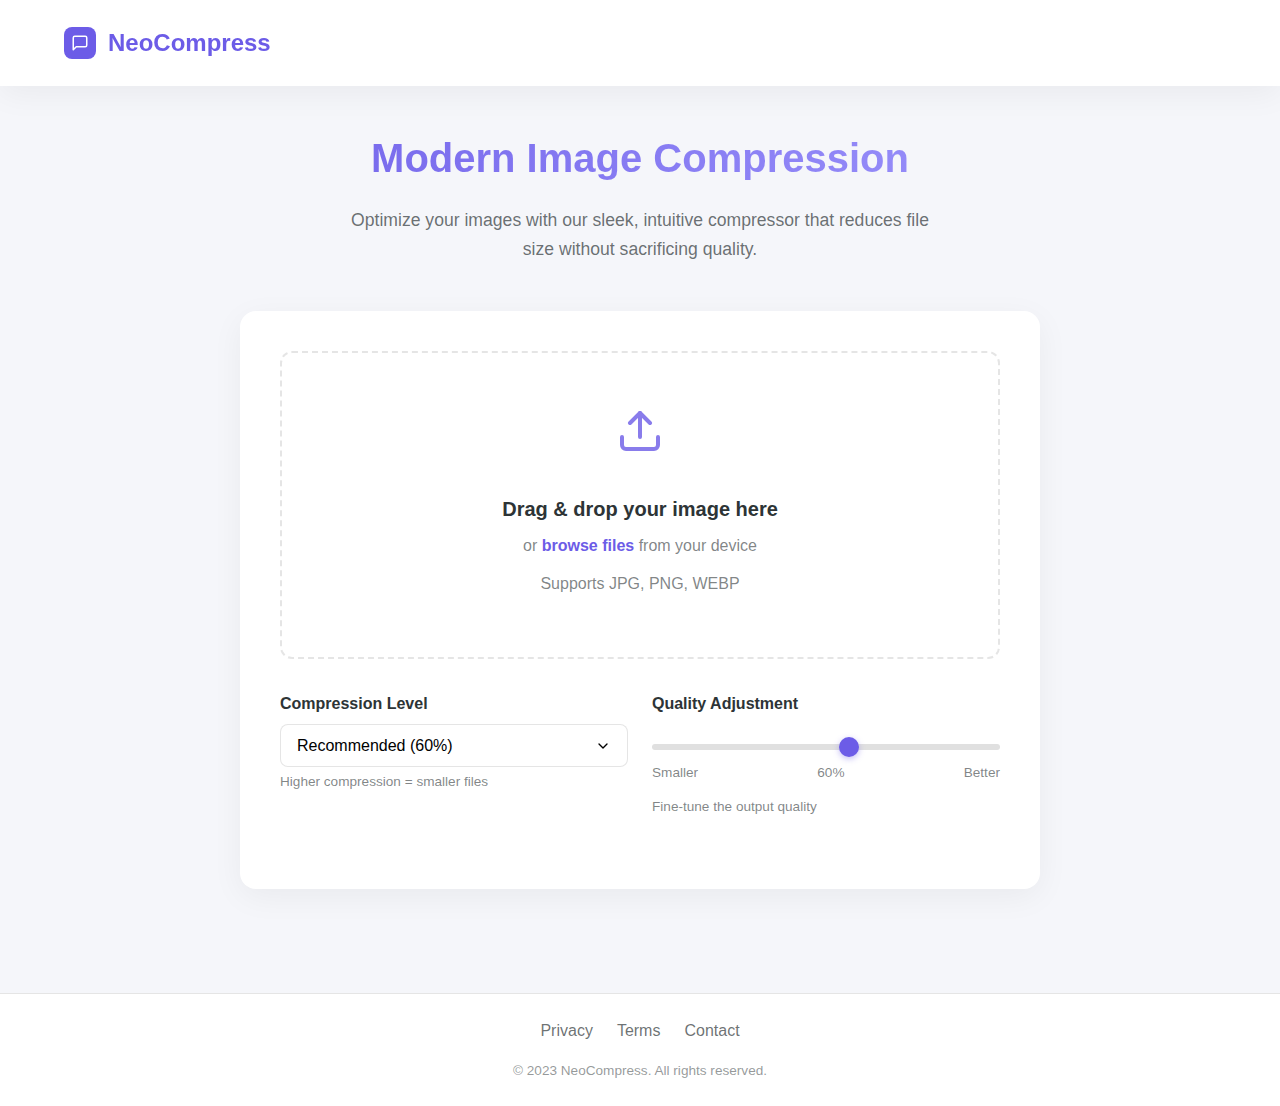
==== Compressor.html @ 6762e7fa "Compressor.html" ====
<!DOCTYPE html>
<html lang="en">
<head>
    <meta charset="UTF-8">
    <meta name="viewport" content="width=device-width, initial-scale=1.0">
    <meta name="description" content="Free online image compressor with modern interface. Reduce image file size while maintaining quality.">
    <title>Image Compress | Modern Image Compression</title>
    <style>
        :root {
            --primary: #6C5CE7;
            --primary-light: #A29BFE;
            --dark: #2D3436;
            --light: #F5F6FA;
            --success: #00B894;
            --border: rgba(0,0,0,0.1);
            --shadow: 0 8px 32px rgba(0,0,0,0.05);
            --card-radius: 16px;
            --transition: all 0.3s cubic-bezier(0.25, 0.8, 0.25, 1);
        }

        * {
            margin: 0;
            padding: 0;
            box-sizing: border-box;
            font-family: 'Inter', -apple-system, BlinkMacSystemFont, sans-serif;
        }

        body {
            background-color: var(--light);
            color: var(--dark);
            line-height: 1.6;
            min-height: 100vh;
            display: flex;
            flex-direction: column;
        }

        @supports (font-variation-settings: normal) {
            body { font-family: 'Inter var', -apple-system, BlinkMacSystemFont, sans-serif; }
        }

        /* Header */
        header {
            background: white;
            padding: 24px 0;
            box-shadow: var(--shadow);
            position: sticky;
            top: 0;
            z-index: 100;
        }

        .header-container {
            width: 90%;
            max-width: 1200px;
            margin: 0 auto;
            display: flex;
            justify-content: space-between;
            align-items: center;
        }

        .logo {
            display: flex;
            align-items: center;
            gap: 12px;
            font-weight: 700;
            font-size: 1.5rem;
            color: var(--primary);
            text-decoration: none;
        }

        .logo-icon {
            width: 32px;
            height: 32px;
            background: var(--primary);
            border-radius: 8px;
            display: flex;
            align-items: center;
            justify-content: center;
            color: white;
        }

        /* Main Content */
        main {
            flex: 1;
            padding: 40px 0;
        }

        .container {
            width: 90%;
            max-width: 1200px;
            margin: 0 auto;
        }

        .hero {
            text-align: center;
            margin-bottom: 48px;
        }

        .hero h1 {
            font-size: 2.5rem;
            font-weight: 800;
            margin-bottom: 16px;
            background: linear-gradient(90deg, var(--primary), var(--primary-light));
            -webkit-background-clip: text;
            -webkit-text-fill-color: transparent;
        }

        .hero p {
            font-size: 1.1rem;
            color: rgba(45, 52, 54, 0.7);
            max-width: 600px;
            margin: 0 auto;
        }

        /* Tool Card */
        .tool-card {
            background: white;
            border-radius: var(--card-radius);
            box-shadow: var(--shadow);
            padding: 40px;
            max-width: 800px;
            margin: 0 auto;
        }

        /* Upload Area */
        .upload-area {
            border: 2px dashed var(--border);
            border-radius: 12px;
            padding: 48px 24px;
            text-align: center;
            cursor: pointer;
            transition: var(--transition);
            margin-bottom: 32px;
            position: relative;
            overflow: hidden;
        }

        .upload-area:hover {
            border-color: var(--primary-light);
            background: rgba(108, 92, 231, 0.03);
        }

        .upload-area.active {
            border-color: var(--primary);
            background: rgba(108, 92, 231, 0.05);
        }

        .upload-icon {
            font-size: 48px;
            color: var(--primary);
            margin-bottom: 16px;
            opacity: 0.8;
        }

        .upload-text h3 {
            font-size: 1.25rem;
            margin-bottom: 8px;
            color: var(--dark);
        }

        .upload-text p {
            color: rgba(45, 52, 54, 0.6);
            margin-bottom: 12px;
        }

        .browse-btn {
            color: var(--primary);
            font-weight: 600;
            text-decoration: none;
            position: relative;
        }

        .browse-btn::after {
            content: '';
            position: absolute;
            bottom: -2px;
            left: 0;
            width: 100%;
            height: 2px;
            background: var(--primary);
            transform: scaleX(0);
            transition: var(--transition);
            transform-origin: right;
        }

        .browse-btn:hover::after {
            transform: scaleX(1);
            transform-origin: left;
        }

        #file-input {
            display: none;
        }

        /* Controls */
        .controls {
            display: grid;
            grid-template-columns: repeat(auto-fit, minmax(200px, 1fr));
            gap: 24px;
            margin-bottom: 32px;
        }

        .control-group {
            position: relative;
        }

        .control-label {
            display: block;
            margin-bottom: 8px;
            font-weight: 600;
            color: var(--dark);
        }

        .control-description {
            font-size: 0.85rem;
            color: rgba(45, 52, 54, 0.6);
            margin-top: 4px;
        }

        select {
            width: 100%;
            padding: 12px 16px;
            border: 1px solid var(--border);
            border-radius: 8px;
            background: white;
            font-size: 1rem;
            appearance: none;
            background-image: url("data:image/svg+xml;charset=UTF-8,%3csvg xmlns='http://www.w3.org/2000/svg' viewBox='0 0 24 24' fill='none' stroke='currentColor' stroke-width='2' stroke-linecap='round' stroke-linejoin='round'%3e%3cpolyline points='6 9 12 15 18 9'%3e%3c/polyline%3e%3c/svg%3e");
            background-repeat: no-repeat;
            background-position: right 16px center;
            background-size: 16px;
            transition: var(--transition);
        }

        select:focus {
            outline: none;
            border-color: var(--primary);
            box-shadow: 0 0 0 2px rgba(108, 92, 231, 0.2);
        }

        .slider-container {
            padding: 8px 0;
        }

        .slider-labels {
            display: flex;
            justify-content: space-between;
            margin-top: 4px;
            font-size: 0.85rem;
            color: rgba(45, 52, 54, 0.6);
        }

        input[type="range"] {
            -webkit-appearance: none;
            width: 100%;
            height: 6px;
            background: #e0e0e0;
            border-radius: 3px;
            margin-top: 12px;
            outline: none;
        }

        input[type="range"]::-webkit-slider-thumb {
            -webkit-appearance: none;
            width: 20px;
            height: 20px;
            background: var(--primary);
            border-radius: 50%;
            cursor: pointer;
            box-shadow: 0 2px 6px rgba(108, 92, 231, 0.4);
            transition: var(--transition);
        }

        input[type="range"]::-webkit-slider-thumb:hover {
            transform: scale(1.1);
        }

        /* Preview Section */
        .preview-section {
            display: none;
            animation: fadeIn 0.4s ease-out;
        }

        @keyframes fadeIn {
            from { opacity: 0; transform: translateY(10px); }
            to { opacity: 1; transform: translateY(0); }
        }

        .preview-title {
            font-size: 1.25rem;
            margin-bottom: 24px;
            color: var(--dark);
            display: flex;
            align-items: center;
            gap: 8px;
        }

        .preview-title::before {
            content: '';
            display: block;
            width: 24px;
            height: 24px;
            background: var(--primary);
            mask: url("data:image/svg+xml;charset=UTF-8,%3csvg xmlns='http://www.w3.org/2000/svg' viewBox='0 0 24 24' fill='none' stroke='currentColor' stroke-width='2' stroke-linecap='round' stroke-linejoin='round'%3e%3cpath d='M14 2H6a2 2 0 0 0-2 2v16a2 2 0 0 0 2 2h12a2 2 0 0 0 2-2V8z'%3e%3c/path%3e%3cpolyline points='14 2 14 8 20 8'%3e%3c/polyline%3e%3ccircle cx='10.5' cy='10.5' r='4.5'%3e%3c/circle%3e%3c/svg%3e");
            mask-size: contain;
        }

        .preview-grid {
            display: grid;
            grid-template-columns: repeat(auto-fit, minmax(300px, 1fr));
            gap: 32px;
            margin-bottom: 32px;
        }

        .image-card {
            background: white;
            border-radius: 12px;
            overflow: hidden;
            box-shadow: 0 4px 16px rgba(0,0,0,0.05);
            transition: var(--transition);
        }

        .image-card:hover {
            transform: translateY(-4px);
            box-shadow: 0 8px 24px rgba(0,0,0,0.1);
        }

        .image-container {
            height: 200px;
            overflow: hidden;
            display: flex;
            align-items: center;
            justify-content: center;
            background: #f8f9fa;
        }

        .image-container img {
            max-width: 100%;
            max-height: 100%;
            object-fit: contain;
        }

        .image-info {
            padding: 16px;
            border-top: 1px solid var(--border);
        }

        .image-info h4 {
            margin-bottom: 8px;
            font-size: 1rem;
        }

        .image-stats {
            display: flex;
            justify-content: space-between;
            font-size: 0.85rem;
            color: rgba(45, 52, 54, 0.7);
        }

        .image-stats span {
            font-weight: 600;
            color: var(--dark);
        }

        .savings-badge {
            background: rgba(0, 184, 148, 0.1);
            color: var(--success);
            padding: 4px 8px;
            border-radius: 4px;
            font-size: 0.75rem;
            font-weight: 600;
            display: inline-flex;
            align-items: center;
            gap: 4px;
        }

        /* Actions */
        .actions {
            display: flex;
            gap: 16px;
            flex-wrap: wrap;
        }

        .btn {
            padding: 12px 24px;
            border-radius: 8px;
            font-weight: 600;
            cursor: pointer;
            transition: var(--transition);
            display: inline-flex;
            align-items: center;
            gap: 8px;
            font-size: 1rem;
            border: none;
        }

        .btn-primary {
            background: var(--primary);
            color: white;
            box-shadow: 0 4px 12px rgba(108, 92, 231, 0.3);
        }

        .btn-primary:hover {
            background: #5a4bc9;
            transform: translateY(-2px);
            box-shadow: 0 6px 16px rgba(108, 92, 231, 0.4);
        }

        .btn-outline {
            background: white;
            color: var(--primary);
            border: 1px solid var(--border);
        }

        .btn-outline:hover {
            background: rgba(108, 92, 231, 0.05);
            border-color: var(--primary-light);
            transform: translateY(-2px);
        }

        /* Footer */
        footer {
            background: white;
            padding: 24px 0;
            margin-top: 64px;
            border-top: 1px solid var(--border);
        }

        .footer-container {
            width: 90%;
            max-width: 1200px;
            margin: 0 auto;
            display: flex;
            flex-direction: column;
            align-items: center;
            gap: 16px;
        }

        .footer-links {
            display: flex;
            gap: 24px;
        }

        .footer-links a {
            color: rgba(45, 52, 54, 0.7);
            text-decoration: none;
            transition: var(--transition);
        }

        .footer-links a:hover {
            color: var(--primary);
        }

        .copyright {
            color: rgba(45, 52, 54, 0.5);
            font-size: 0.85rem;
        }

        /* Responsive */
        @media (max-width: 768px) {
            .tool-card {
                padding: 24px;
            }
            
            .upload-area {
                padding: 32px 16px;
            }
            
            .hero h1 {
                font-size: 2rem;
            }
        }

        @media (max-width: 480px) {
            .controls {
                grid-template-columns: 1fr;
            }
            
            .preview-grid {
                grid-template-columns: 1fr;
            }
            
            .actions {
                flex-direction: column;
            }
            
            .btn {
                width: 100%;
                justify-content: center;
            }
        }
    </style>
</head>
<body>
    <header>
        <div class="header-container">
            <a href="#" class="logo">
                <div class="logo-icon">
                    <svg width="18" height="18" viewBox="0 0 24 24" fill="none" stroke="currentColor" stroke-width="2" stroke-linecap="round" stroke-linejoin="round">
                        <path d="M21 15a2 2 0 0 1-2 2H7l-4 4V5a2 2 0 0 1 2-2h14a2 2 0 0 1 2 2z"></path>
                    </svg>
                </div>
                NeoCompress
            </a>
        </div>
    </header>

    <main>
        <div class="container">
            <div class="hero">
                <h1>Modern Image Compression</h1>
                <p>Optimize your images with our sleek, intuitive compressor that reduces file size without sacrificing quality.</p>
            </div>

            <div class="tool-card">
                <!-- Upload Area -->
                <div class="upload-area" id="upload-area">
                    <div class="upload-icon">
                        <svg width="48" height="48" viewBox="0 0 24 24" fill="none" stroke="currentColor" stroke-width="2" stroke-linecap="round" stroke-linejoin="round">
                            <path d="M21 15v4a2 2 0 0 1-2 2H5a2 2 0 0 1-2-2v-4"></path>
                            <polyline points="17 8 12 3 7 8"></polyline>
                            <line x1="12" y1="3" x2="12" y2="15"></line>
                        </svg>
                    </div>
                    <div class="upload-text">
                        <h3>Drag & drop your image here</h3>
                        <p>or <a class="browse-btn">browse files</a> from your device</p>
                        <p>Supports JPG, PNG, WEBP</p>
                    </div>
                    <input type="file" id="file-input" accept="image/*">
                </div>

                <!-- Controls -->
                <div class="controls">
                    <div class="control-group">
                        <label for="compression-level" class="control-label">Compression Level</label>
                        <select id="compression-level">
                            <option value="0.8">Balanced (80%)</option>
                            <option value="0.6" selected>Recommended (60%)</option>
                            <option value="0.4">Aggressive (40%)</option>
                        </select>
                        <p class="control-description">Higher compression = smaller files</p>
                    </div>
                    <div class="control-group">
                        <label for="quality-range" class="control-label">Quality Adjustment</label>
                        <div class="slider-container">
                            <input type="range" id="quality-range" min="20" max="90" value="60" step="5">
                            <div class="slider-labels">
                                <span>Smaller</span>
                                <span id="quality-value">60%</span>
                                <span>Better</span>
                            </div>
                        </div>
                        <p class="control-description">Fine-tune the output quality</p>
                    </div>
                </div>

                <!-- Preview Section -->
                <div class="preview-section" id="preview-section">
                    <h3 class="preview-title">Compression Results</h3>
                    
                    <div class="preview-grid">
                        <div class="image-card">
                            <div class="image-container">
                                <img id="original-img" src="" alt="Original Image">
                            </div>
                            <div class="image-info">
                                <h4>Original Image</h4>
                                <div class="image-stats">
                                    <div>Size: <span id="original-size">0 KB</span></div>
                                    <div>Dimensions: <span id="original-dims">0×0</span></div>
                                </div>
                            </div>
                        </div>
                        
                        <div class="image-card">
                            <div class="image-container">
                                <img id="compressed-img" src="" alt="Compressed Image">
                            </div>
                            <div class="image-info">
                                <h4>Compressed Image</h4>
                                <div class="image-stats">
                                    <div>Size: <span id="compressed-size">0 KB</span></div>
                                    <div>
                                        Saved: <span id="saved-percent">0%</span>
                                        <span class="savings-badge">
                                            <svg width="12" height="12" viewBox="0 0 24 24" fill="none" stroke="currentColor" stroke-width="2" stroke-linecap="round" stroke-linejoin="round">
                                                <path d="M14 9V5a3 3 0 0 0-3-3l-4 9v11h11.28a2 2 0 0 0 2-1.7l1.38-9a2 2 0 0 0-2-2.3zM7 22H4a2 2 0 0 1-2-2v-7a2 2 0 0 1 2-2h3"></path>
                                            </svg>
                                            Efficient
                                        </span>
                                    </div>
                                </div>
                            </div>
                        </div>
                    </div>

                    <div class="actions">
                        <button id="download-btn" class="btn btn-primary">
                            <svg width="18" height="18" viewBox="0 0 24 24" fill="none" stroke="currentColor" stroke-width="2" stroke-linecap="round" stroke-linejoin="round">
                                <path d="M21 15v4a2 2 0 0 1-2 2H5a2 2 0 0 1-2-2v-4"></path>
                                <polyline points="7 10 12 15 17 10"></polyline>
                                <line x1="12" y1="15" x2="12" y2="3"></line>
                            </svg>
                            Download Compressed
                        </button>
                        <button id="compress-again-btn" class="btn btn-outline">
                            <svg width="18" height="18" viewBox="0 0 24 24" fill="none" stroke="currentColor" stroke-width="2" stroke-linecap="round" stroke-linejoin="round">
                                <polyline points="23 4 23 10 17 10"></polyline>
                                <polyline points="1 20 1 14 7 14"></polyline>
                                <path d="M3.51 9a9 9 0 0 1 14.85-3.36L23 10M1 14l4.64 4.36A9 9 0 0 0 20.49 15"></path>
                            </svg>
                            Compress Another
                        </button>
                    </div>
                </div>
            </div>
        </div>
    </main>

    <footer>
        <div class="footer-container">
            <div class="footer-links">
                <a href="#">Privacy</a>
                <a href="#">Terms</a>
                <a href="#">Contact</a>
            </div>
            <p class="copyright">© 2023 NeoCompress. All rights reserved.</p>
        </div>
    </footer>

    <script>
        // DOM Elements
        const uploadArea = document.getElementById('upload-area');
        const fileInput = document.getElementById('file-input');
        const compressionLevel = document.getElementById('compression-level');
        const qualityRange = document.getElementById('quality-range');
        const qualityValue = document.getElementById('quality-value');
        const previewSection = document.getElementById('preview-section');
        const originalImg = document.getElementById('original-img');
        const compressedImg = document.getElementById('compressed-img');
        const originalSize = document.getElementById('original-size');
        const originalDims = document.getElementById('original-dims');
        const compressedSize = document.getElementById('compressed-size');
        const savedPercent = document.getElementById('saved-percent');
        const downloadBtn = document.getElementById('download-btn');
        const compressAgainBtn = document.getElementById('compress-again-btn');

        // Global Variables
        let originalFile = null;
        let compressedBlob = null;
        let originalWidth = 0;
        let originalHeight = 0;

        // Event Listeners
        uploadArea.addEventListener('click', () => fileInput.click());
        
        uploadArea.addEventListener('dragover', (e) => {
            e.preventDefault();
            uploadArea.classList.add('active');
        });
        
        uploadArea.addEventListener('dragleave', () => {
            uploadArea.classList.remove('active');
        });
        
        uploadArea.addEventListener('drop', (e) => {
            e.preventDefault();
            uploadArea.classList.remove('active');
            if (e.dataTransfer.files.length) {
                handleFileSelect(e.dataTransfer.files[0]);
            }
        });

        fileInput.addEventListener('change', () => {
            if (fileInput.files.length) {
                handleFileSelect(fileInput.files[0]);
            }
        });

        qualityRange.addEventListener('input', updateQualityValue);
        qualityRange.addEventListener('change', () => {
            if (originalFile) compressImage(originalFile);
        });

        compressionLevel.addEventListener('change', () => {
            if (originalFile) compressImage(originalFile);
        });

        downloadBtn.addEventListener('click', downloadCompressedImage);
        compressAgainBtn.addEventListener('click', resetTool);

        // Initialize
        updateQualityValue();

        // Functions
        function updateQualityValue() {
            qualityValue.textContent = `${qualityRange.value}%`;
        }

        function handleFileSelect(file) {
            if (!file.type.match('image.*')) {
                alert('Please select an image file (JPG, PNG, WEBP)');
                return;
            }

            originalFile = file;
            const reader = new FileReader();

            reader.onload = (e) => {
                originalImg.src = e.target.result;
                
                // Get image dimensions
                const img = new Image();
                img.onload = function() {
                    originalWidth = this.width;
                    originalHeight = this.height;
                    originalDims.textContent = `${originalWidth}×${originalHeight}`;
                };
                img.src = e.target.result;
                
                originalSize.textContent = formatFileSize(file.size);
                previewSection.style.display = 'block';
                compressImage(file);
            };

            reader.readAsDataURL(file);
        }

        function compressImage(file) {
            const reader = new FileReader();
            reader.onload = (e) => {
                const img = new Image();
                img.src = e.target.result;

                img.onload = () => {
                    const canvas = document.createElement('canvas');
                    const ctx = canvas.getContext('2d');
                    
                    // Maintain original dimensions
                    canvas.width = img.width;
                    canvas.height = img.height;
                    ctx.drawImage(img, 0, 0);

                    // Calculate quality (combine range + preset)
                    const presetQuality = parseFloat(compressionLevel.value);
                    const rangeQuality = parseInt(qualityRange.value) / 100;
                    const finalQuality = presetQuality * rangeQuality;

                    // Compress to JPEG
                    canvas.toBlob((blob) => {
                        compressedBlob = blob;
                        compressedImg.src = URL.createObjectURL(blob);
                        compressedSize.textContent = formatFileSize(blob.size);
                        
                        // Calculate savings percentage
                        const savings = 100 - (blob.size / file.size * 100);
                        savedPercent.textContent = `${savings.toFixed(1)}%`;
                        
                        // Update savings badge color based on efficiency
                        const badge = document.querySelector('.savings-badge');
                        if (savings > 50) {
                            badge.style.background = 'rgba(0, 184, 148, 0.1)';
                            badge.style.color = 'var(--success)';
                            badge.innerHTML = `
                                <svg width="12" height="12" viewBox="0 0 24 24" fill="none" stroke="currentColor" stroke-width="2" stroke-linecap="round" stroke-linejoin="round">
                                    <path d="M22 11.08V12a10 10 0 1 1-5.93-9.14"></path>
                                    <polyline points="22 4 12 14.01 9 11.01"></polyline>
                                </svg>
                                Excellent
                            `;
                        } else if (savings > 20) {
                            badge.style.background = 'rgba(253, 203, 110, 0.1)';
                            badge.style.color = '#FD9827';
                            badge.innerHTML = `
                                <svg width="12" height="12" viewBox="0 0 24 24" fill="none" stroke="currentColor" stroke-width="2" stroke-linecap="round" stroke-linejoin="round">
                                    <circle cx="12" cy="12" r="10"></circle>
                                    <line x1="12" y1="8" x2="12" y2="12"></line>
                                    <line x1="12" y1="16" x2="12.01" y2="16"></line>
                                </svg>
                                Good
                            `;
                        } else {
                            badge.style.background = 'rgba(255, 107, 107, 0.1)';
                            badge.style.color = '#FF6B6B';
                            badge.innerHTML = `
                                <svg width="12" height="12" viewBox="0 0 24 24" fill="none" stroke="currentColor" stroke-width="2" stroke-linecap="round" stroke-linejoin="round">
                                    <circle cx="12" cy="12" r="10"></circle>
                                    <line x1="4.93" y1="4.93" x2="19.07" y2="19.07"></line>
                                </svg>
                                Minimal
                            `;
                        }
                    }, 'image/jpeg', finalQuality);
                };
            };
            reader.readAsDataURL(file);
        }

        function downloadCompressedImage() {
            if (!compressedBlob) return;
            
            const url = URL.createObjectURL(compressedBlob);
            const a = document.createElement('a');
            a.href = url;
            a.download = `compressed_${originalFile.name.replace(/\.[^/.]+$/, '')}.jpg`;
            document.body.appendChild(a);
            a.click();
            document.body.removeChild(a);
            URL.revokeObjectURL(url);
        }

        function resetTool() {
            fileInput.value = '';
            originalFile = null;
            compressedBlob = null;
            previewSection.style.display = 'none';
            uploadArea.classList.remove('active');
        }

        function formatFileSize(bytes) {
            if (bytes === 0) return '0 Bytes';
            const k = 1024;
            const sizes = ['Bytes', 'KB', 'MB'];
            const i = Math.floor(Math.log(bytes) / Math.log(k));
            return parseFloat((bytes / Math.pow(k, i)).toFixed(2)) + ' ' + sizes[i];
        }
    </script>
</body>
</html>
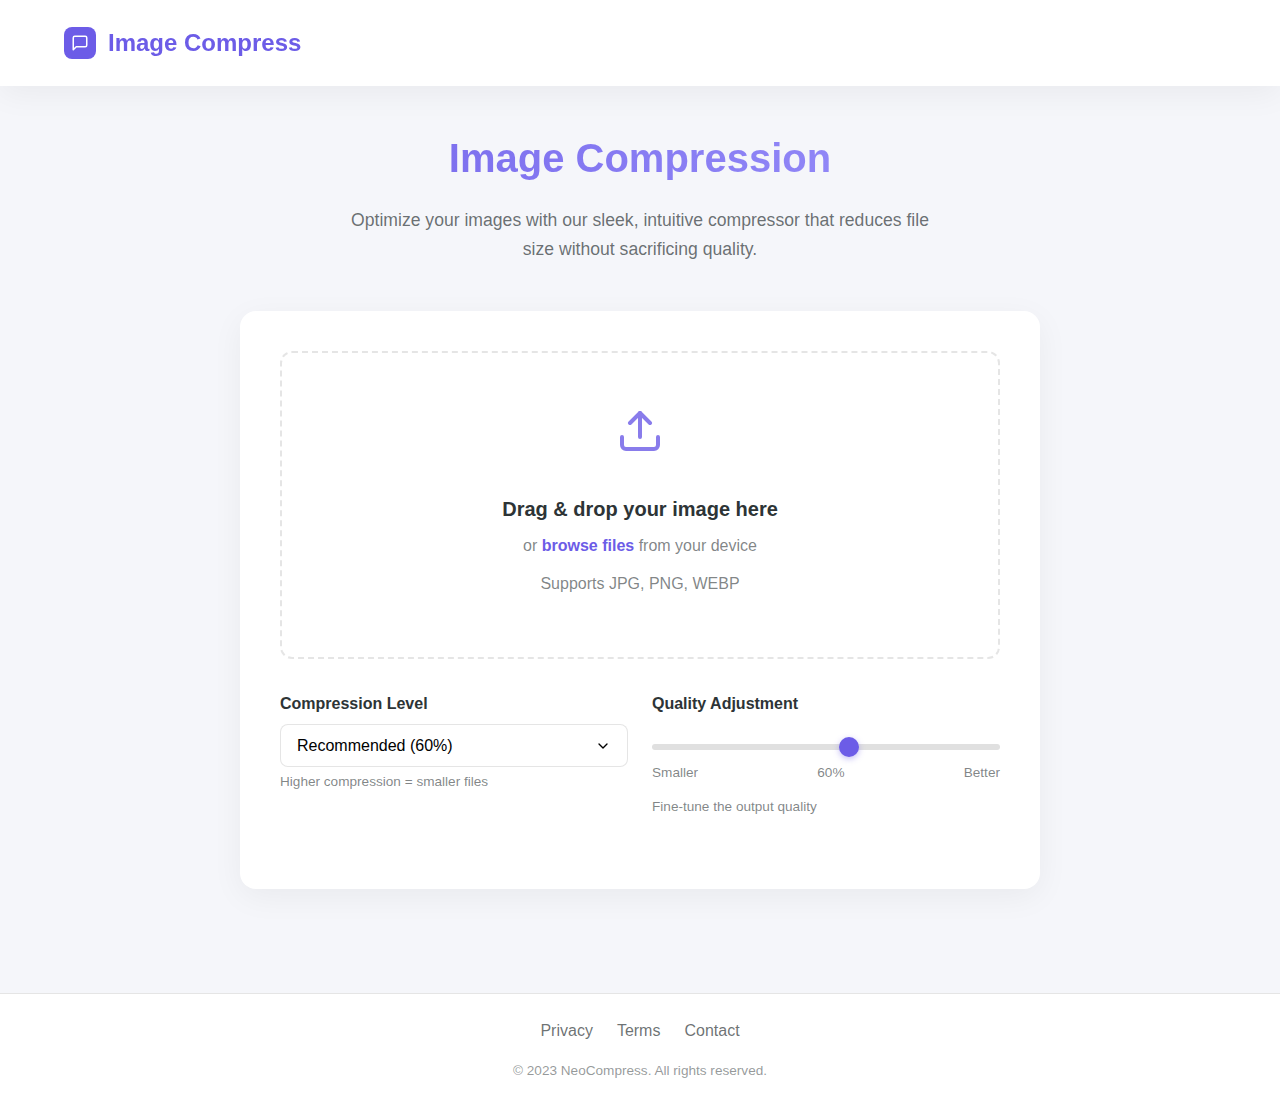
==== commit 13a880cb: "Compressor.html" ====
--- a/Compressor.html
+++ b/Compressor.html
@@ -499,7 +499,7 @@
                         <path d="M21 15a2 2 0 0 1-2 2H7l-4 4V5a2 2 0 0 1 2-2h14a2 2 0 0 1 2 2z"></path>
                     </svg>
                 </div>
-                NeoCompress
+                Image Compress
             </a>
         </div>
     </header>
@@ -507,7 +507,7 @@
     <main>
         <div class="container">
             <div class="hero">
-                <h1>Modern Image Compression</h1>
+                <h1>Image Compression</h1>
                 <p>Optimize your images with our sleek, intuitive compressor that reduces file size without sacrificing quality.</p>
             </div>
 
